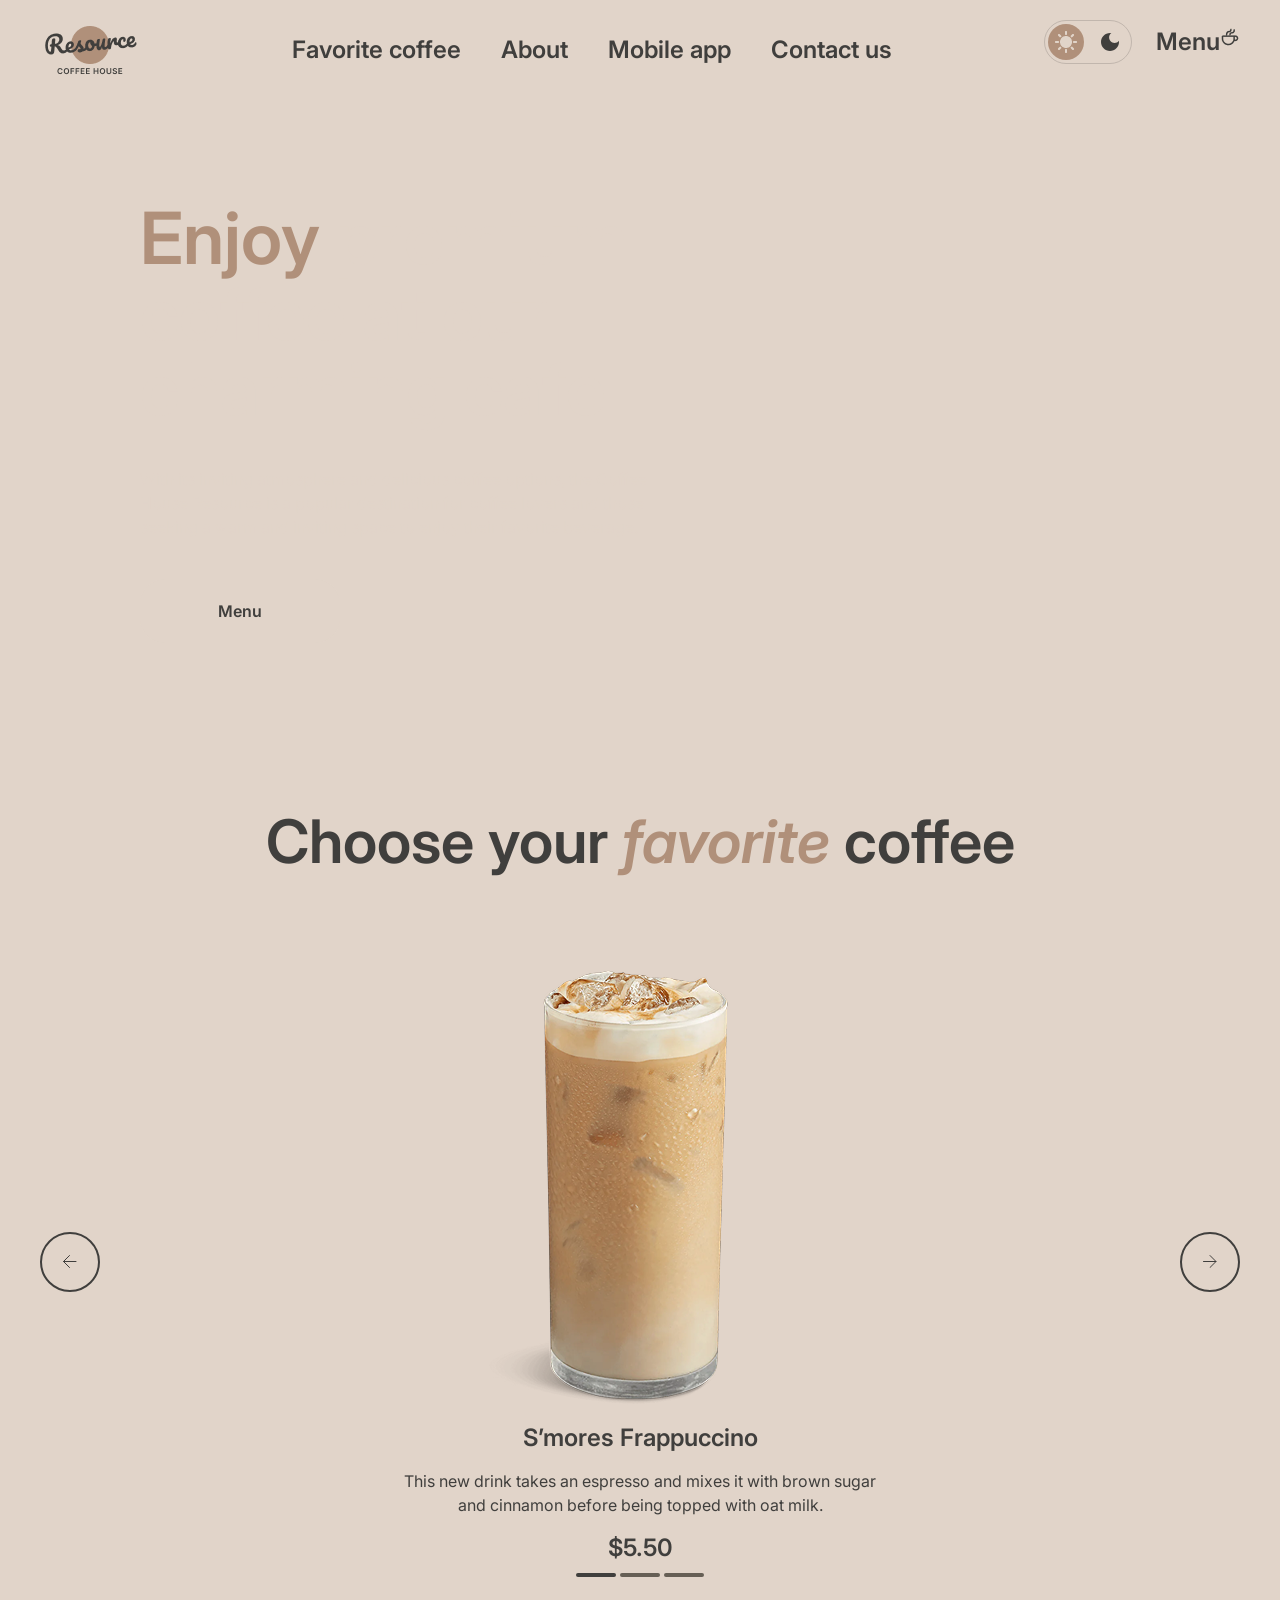
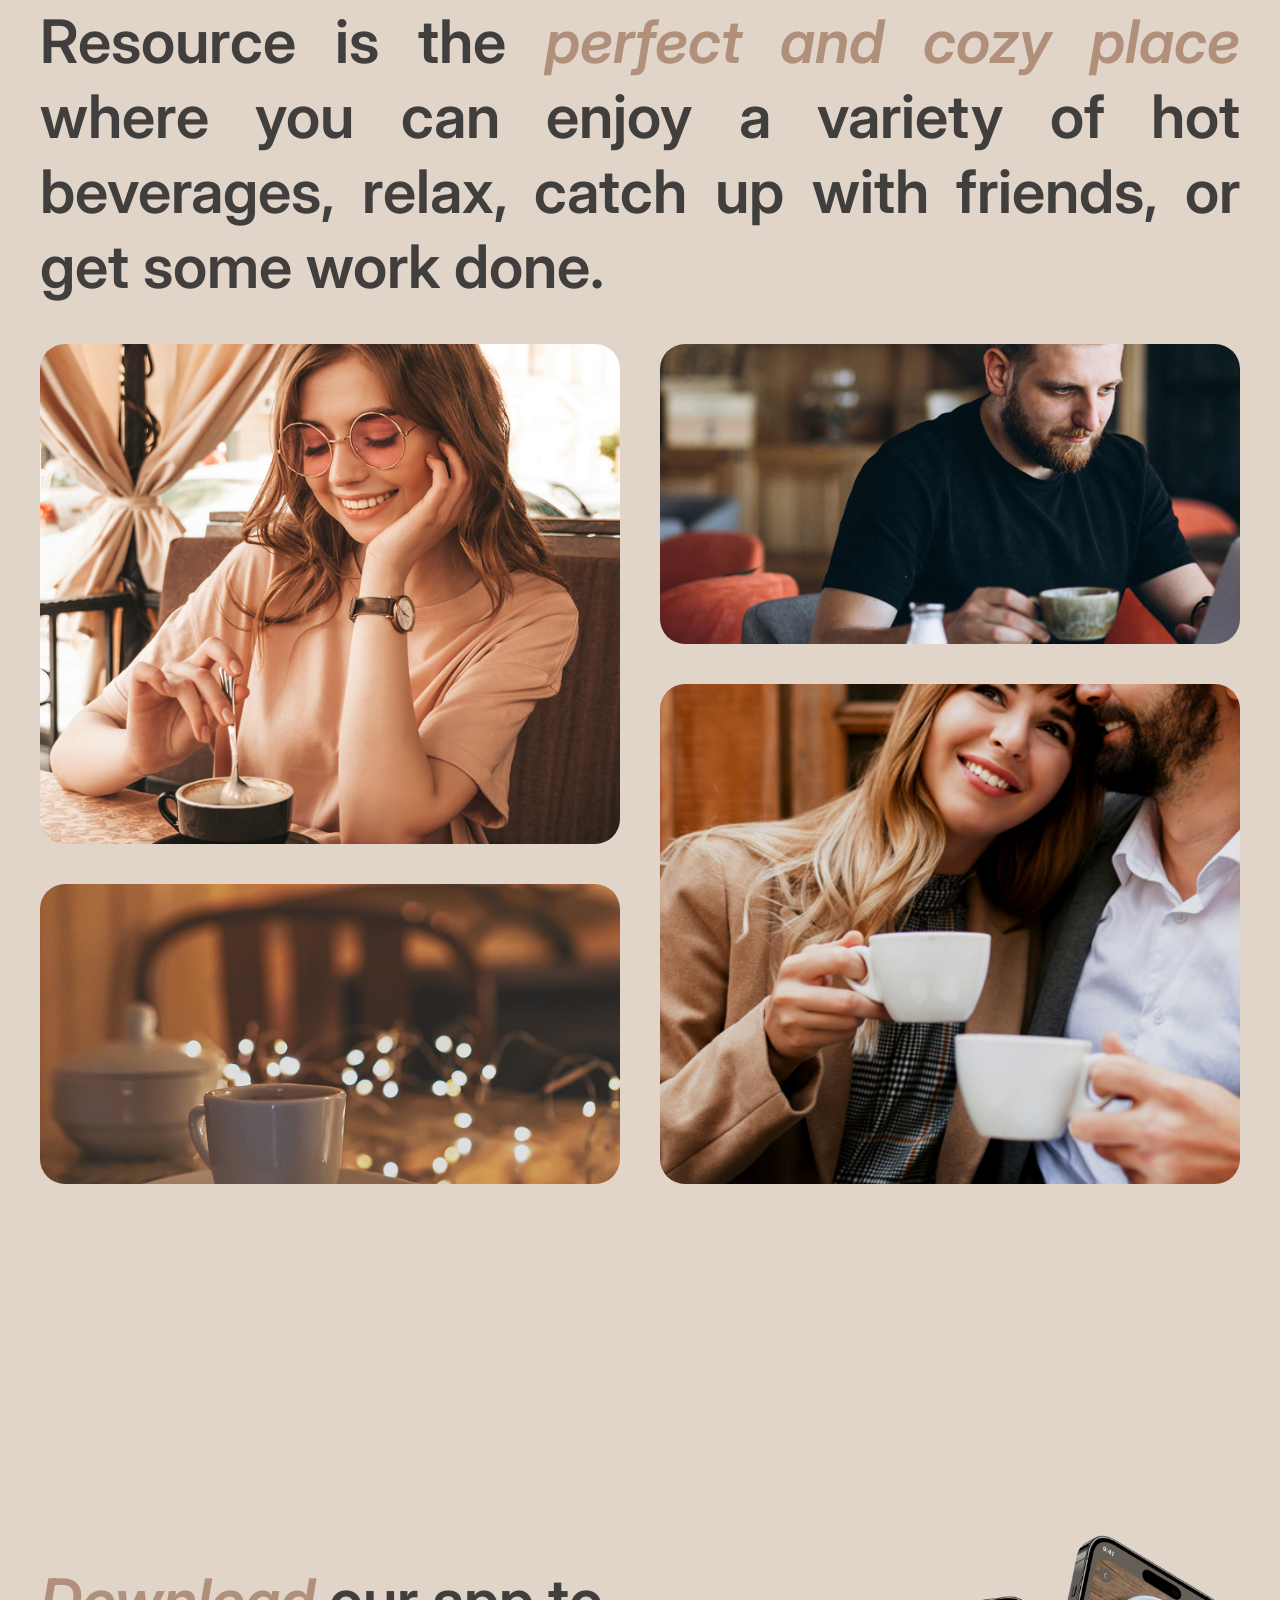
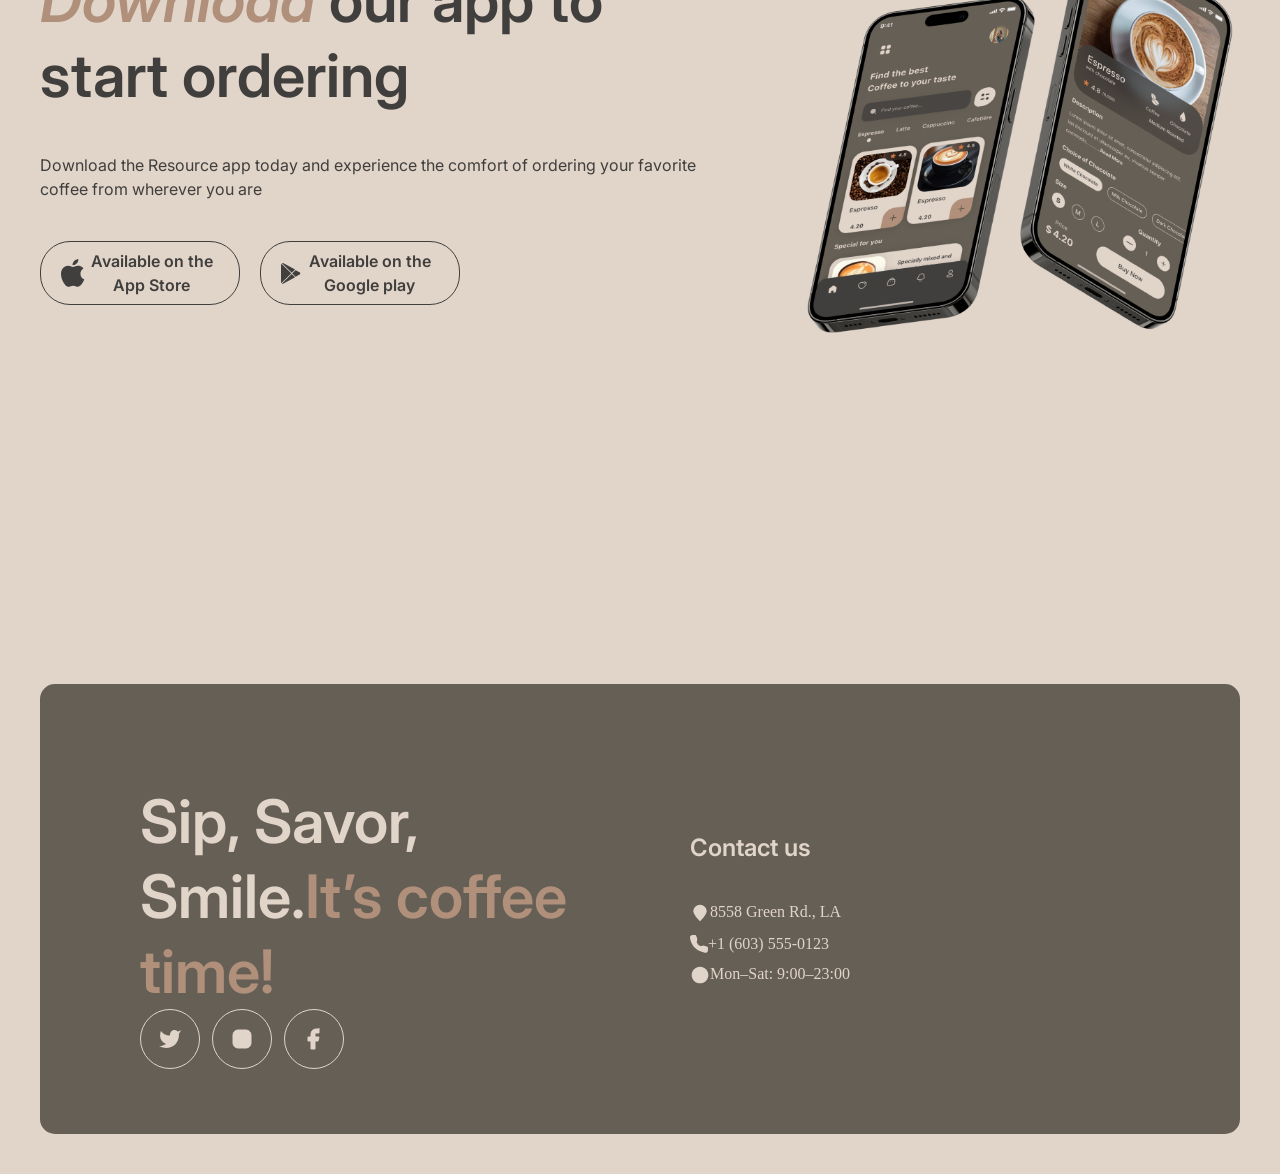
==== index.html @ 94bc1daa "feat: add anchor links" ====
<!DOCTYPE html>
<html lang="en">
<head>
    <meta charset="UTF-8">
    <meta name="viewport" content="width=device-width, initial-scale=1.0">
    <title>Coffe shop</title>
    <link rel="icon" href="assets/favicon.png">
    <link rel="stylesheet" href="style.css">
    <link rel="preconnect" href="https://fonts.googleapis.com">
    <link rel="preconnect" href="https://fonts.gstatic.com" crossorigin>
    <link href="https://fonts.googleapis.com/css2?family=Inter:ital,opsz,wght@0,14..32,100..900;1,14..32,100..900&display=swap" rel="stylesheet">
</head>
<body>
    <header>
        <div class="header__container">
            <div class="header__logo-container">
                <a href="index.html">
                    <img src="assets/logo.png" alt="coffe shop logo">
                </a>
            </div>
            <nav>
                <ul>
                    <li><a href="#favorite">Favorite coffee</a></li>
                    <li><a href="#about">About</a></li>
                    <li><a href="#mobile__app">Mobile app</a></li>
                    <li><a href="#contacts">Contact us</a></li>
                </ul>
            </nav>
            <div class="header__actions-container">
                <div class="actions__theme-container">
                    <div class="theme-light">
                        <img src="assets/Sun.png" alt="sun">
                    </div>
                     <div class="theme-dark">
                        <svg
            class="theme-icon"
            width="18"
            height="18"
            viewBox="0 0 18 18"
            fill="none"
            xmlns="http://www.w3.org/2000/svg"
            >
            <path
                d="M9 0C4.03 0 0 4.03 0 9C0 13.97 4.03 18 9 18C13.97 18 18 13.97 18 9C18 8.54 17.96 8.08 17.9 7.64C16.92 9.01 15.32 9.9 13.5 9.9C10.52 9.9 8.1 7.48 8.1 4.5C8.1 2.69 8.99 1.08 10.36 0.1C9.92 0.04 9.46 0 9 0Z"
                fill="currentColor"
            />
                        </svg>
                    </div>
                </div>
                <div class="actions__menu-container">
                    <a href="page.html">
                        <span>Menu</span>
                        <img src="/assets/coffee-cup.png" alt="coffee">
                    </a>
                </div>
                <div class="header__burger-button">
                    <div class="burger__line"></div>
                    <div class="burger__line"></div>
                </div>
            </div>
        </div>
    </header>
    <main>
        <section class="main__video-container">
                <video class="hero__video" autoplay muted loop playsinline>
                    <source src="assets/coffee-video.mp4" type="video/mp4">
                </video>
            <div class="video__text-container">
                <h1>
                    <span>Enjoy</span> premium coffee at our charming cafe
                </h1>
                <p>
                    With its inviting atmosphere and delicious coffee options, the Coffee House Resource is a popular destination for coffee lovers and those seeking a warm and inviting space to enjoy their favorite beverage.
                </p>
                <a href="page.html">
                    Menu
                    <img src="assets/coffee-cup.png" alt="coffee cup">
                </a>
            </div>
        </section>
        <section class="main__coffe-container" id="favorite">
            <h2>Choose your <span>favorite</span> coffee</h2>
            <div class="coffe__carousel-container">
                <button class="arrow">
                    <svg width="14" height="13" viewBox="0 0 14 13" fill="none" xmlns="http://www.w3.org/2000/svg">
                        <path d="M13 6.5H0.5M6.5 12.5L0.5 6.5L6.5 0.5" stroke="currentColor" stroke-linecap="round" stroke-linejoin="round"/>
                    </svg>
                </button>
                <div class="carousel">
                    <div class="coffe-container">
                        <img alt="coffe img" src="/assets/coffee-slider-1.png">
                        <div class="coffe__description">
                        <h3>
                            S’mores Frappuccino
                        </h3>
                        <p>
                            This new drink takes an espresso and mixes it with brown sugar and cinnamon before being topped with oat milk.
                        </p>
                        <span>
                            $5.50
                        </span>
                        </div>
                        <div class="carousel__slider-container">
                            <button class="slider-dot active"></button>
                            <button class="slider-dot"></button>
                            <button class="slider-dot"></button>
                        </div>
                    </div>
                </div>
                <button class="arrow">
                    <svg width="14" height="13" viewBox="0 0 14 13" fill="none" xmlns="http://www.w3.org/2000/svg">
                        <path d="M0.5 6.5H13M7 12.5L13 6.5L7 0.5" stroke="currentColor" stroke-linecap="round" stroke-linejoin="round"/>
                    </svg>
                </button>
            </div>
        </section>
        <section class="main__grid" id="about">
            <div class="grid-container">
                <h2>
                    Resource is the <span>perfect and cozy place</span> where you can enjoy a variety of hot beverages, relax, catch up with friends, or get some work done.
                </h2>
                <div class="grid">
                <div class="grid__column">
                    <img src="assets/about-1.png" alt="1" class="grid__image-1">
                    <img src="assets/about-2.png" alt="2" class="grid__image-2">
                </div>
                <div class="grid__column">
                    <img src="assets/about-3.png" alt="1" class="grid__image-3">
                    <img src="assets/about-4.png" alt="2" class="grid__image-2">
                </div>
                </div>
            </div>
        </section>
        <section class="main__app" id="mobile_app">
            <div class="app__container">
                <div class="app__about">
                    <h2><span>Download</span> our app to start ordering</h2>
                    <p> Download the Resource app today and experience the comfort of ordering your favorite coffee from wherever you are
                    </p>
                    <div class="app__button-container">
                        <button>
                            <svg width="36" height="36" viewBox="0 0 27 32" fill="currentColor" xmlns="http://www.w3.org/2000/svg">
                                <path d="M22.0578 16.8306C22.021 12.8323 25.4156 10.8871 25.5708 10.7966C23.6483 8.06361 20.6684 7.69021 19.6213 7.66043C17.1185 7.40364 14.6909 9.12057 13.4159 9.12057C12.1156 9.12057 10.1523 7.68524 8.03638 7.72742C5.31352 7.76836 2.76624 9.30541 1.36919 11.6922C-1.51399 16.5589 0.636305 23.7107 3.39861 27.6446C4.7804 29.5711 6.39503 31.7223 8.50843 31.6466C10.576 31.5635 11.3483 30.3614 13.8435 30.3614C16.3157 30.3614 17.0409 31.6466 19.1963 31.5982C21.4153 31.5635 22.8124 29.6629 24.1458 27.719C25.7426 25.5108 26.3839 23.3361 26.4093 23.2245C26.3572 23.2071 22.0998 21.6229 22.0578 16.8306Z" fill="#currentColor"/>
                                <path d="M17.9863 5.07263C19.0983 3.71671 19.8592 1.872 19.648 0C18.0384 0.0694711 16.0256 1.08549 14.8664 2.41164C13.8409 3.58025 12.9248 5.49566 13.1615 7.29695C14.9695 7.42845 16.8259 6.40747 17.9863 5.07263Z" fill="#currentColor"/>
                            </svg>
                            <span class="button_text-container">
                                <span>Available on the</span>
                                <span>App Store</span>
                            </span>
                        </button>
                        <button>
                            <svg width="31" height="33" viewBox="0 0 31 33" fill="currentColor" xmlns="http://www.w3.org/2000/svg">
                                <path d="M0.572202 1.40292C0.209755 1.77285 0 2.34879 0 3.09466V29.6994C0 30.4452 0.209755 31.0212 0.572202 31.3911L0.661658 31.4723L15.9523 16.5699V16.2181L0.661658 1.31571L0.572202 1.40292Z" fill="#currentColor"/>
                                <path d="M22.894 21.5399L17.8027 16.57V16.2181L22.9001 11.2481L23.0143 11.3128L29.0509 14.6617C30.7737 15.6121 30.7737 17.176 29.0509 18.1324L23.0143 21.4753L22.894 21.5399V21.5399Z" fill="#currentColor"/>
                                <path d="M22.0897 22.4007L16.8781 17.3195L1.49805 32.3166C2.07025 32.903 3.00336 32.9737 4.06448 32.3872L22.0897 22.4007" fill="#currentColor"/>
                                <path d="M22.0897 10.3875L4.06448 0.400992C3.00336 -0.179462 2.07025 -0.108787 1.49805 0.477683L16.8781 15.4688L22.0897 10.3875Z" fill="#currentColor"/>
                            </svg>
                            <span class="button_text-container">
                                <span>Available on the</span>
                                <span>Google play</span>
                            </span>
                        </button>
                    </div>
                </div>
                <div class="app__image-container">
                    <img src="assets/mobile-screens.png" alt="mobile-screens">
                </div>
            </div>
        </section>
    </main>
    <footer>
        <div class="footer__container" id="contacts">
            <div class="footer__social-container">
                <h2><span>Sip, Savor, Smile.</span>It’s coffee time!</h2>

                <div class="social">
                    <button>
                        <svg width="24" height="24" viewBox="0 0 24 24" fill="currentColor" xmlns="http://www.w3.org/2000/svg">
                        <path d="M23 3.01006C23 3.01006 20.9821 4.20217 19.86 4.54006C19.2577 3.84757 18.4573 3.35675 17.567 3.13398C16.6767 2.91122 15.7395 2.96725 14.8821 3.29451C14.0247 3.62177 13.2884 4.20446 12.773 4.96377C12.2575 5.72309 11.9877 6.62239 12 7.54006V8.54006C10.2426 8.58562 8.50127 8.19587 6.93101 7.4055C5.36074 6.61513 4.01032 5.44869 3 4.01006C3 4.01006 -1 13.0101 8 17.0101C5.94053 18.408 3.48716 19.109 1 19.0101C10 24.0101 21 19.0101 21 7.51006C20.9991 7.23151 20.9723 6.95365 20.92 6.68006C21.9406 5.67355 23 3.01006 23 3.01006Z" stroke="#currentColor" stroke-linecap="round" stroke-linejoin="round"/>
                        </svg>
                    </button>
                    <button>
                        <svg width="24" height="24" viewBox="0 0 24 24" fill="currentColor" xmlns="http://www.w3.org/2000/svg">
                            <path d="M12 16C14.2091 16 16 14.2091 16 12C16 9.79086 14.2091 8 12 8C9.79086 8 8 9.79086 8 12C8 14.2091 9.79086 16 12 16Z" stroke="#E1D4C9" stroke-linecap="round" stroke-linejoin="round"/>
                            <path d="M3 16V8C3 5.23858 5.23858 3 8 3H16C18.7614 3 21 5.23858 21 8V16C21 18.7614 18.7614 21 16 21H8C5.23858 21 3 18.7614 3 16Z" stroke="#E1D4C9"/>
                            <path d="M17.5 6.51L17.51 6.49889" stroke="#E1D4C9" stroke-linecap="round" stroke-linejoin="round"/>
                            </svg>
                    </button>
                    <button>
                        <svg width="24" height="24" viewBox="0 0 24 24" fill="currentColor" xmlns="http://www.w3.org/2000/svg">
                            <path d="M17 2H14C12.6739 2 11.4021 2.52678 10.4645 3.46447C9.52678 4.40215 9 5.67392 9 7V10H6V14H9V22H13V14H16L17 10H13V7C13 6.73478 13.1054 6.48043 13.2929 6.29289C13.4804 6.10536 13.7348 6 14 6H17V2Z" stroke="#E1D4C9" stroke-linecap="round" stroke-linejoin="round"/>
                        </svg>
                    </button>
                </div>
            </div>
            <div class="footer__contacts-container">
                <h3>Contact us</h3>

                <div class="contacts">
                    <div class="address">
                        <svg width="20" height="20" viewBox="0 0 20 20" fill="currentColor" xmlns="http://www.w3.org/2000/svg">
                                <path d="M16.6663 8.33329C16.6663 12.0152 9.99967 18.3333 9.99967 18.3333C9.99967 18.3333 3.33301 12.0152 3.33301 8.33329C3.33301 4.65139 6.31778 1.66663 9.99967 1.66663C13.6816 1.66663 16.6663 4.65139 16.6663 8.33329Z" stroke="#currentColor" stroke-width="1.5"/>
                                <path d="M10.0003 9.16667C10.4606 9.16667 10.8337 8.79357 10.8337 8.33333C10.8337 7.8731 10.4606 7.5 10.0003 7.5C9.54009 7.5 9.16699 7.8731 9.16699 8.33333C9.16699 8.79357 9.54009 9.16667 10.0003 9.16667Z" fill="#currentColor" stroke="#currentColor" stroke-width="1.5" stroke-linecap="round" stroke-linejoin="round"/>
                                </svg>
                        8558 Green Rd.,  LA</div>
                    <div class="telephone">
                        <svg width="18" height="18" viewBox="0 0 18 18" fill="currentColor" xmlns="http://www.w3.org/2000/svg">
                        <path d="M13.9734 11.335L10.5415 12C8.22345 10.8365 6.79154 9.5 5.95821 7.41667L6.59983 3.97491L5.38697 0.75L2.60446 0.75C1.47691 0.75 0.589659 1.68295 0.776079 2.79498C1.17388 5.16791 2.24731 9.12244 5.12487 12C8.14838 15.0235 12.4411 16.4151 15.0128 17.0121C16.174 17.2817 17.2082 16.3742 17.2082 15.1821L17.2082 12.5677L13.9734 11.335Z" stroke="#E1D4C9" stroke-width="1.5" stroke-linecap="round" stroke-linejoin="round"/>
                        </svg>
                        +1 (603) 555-0123</div>
                    <div class="hours">
                        <svg width="20" height="20" viewBox="0 0 20 20" fill="currentColor" xmlns="http://www.w3.org/2000/svg">
                            <g clip-path="url(#clip0_217_1736)">
                            <path d="M10 5L10 10L15 10" stroke="#currentColor" stroke-width="1.5" stroke-linecap="round" stroke-linejoin="round"/>
                            <path d="M10.0003 18.3333C14.6027 18.3333 18.3337 14.6023 18.3337 9.99996C18.3337 5.39759 14.6027 1.66663 10.0003 1.66663C5.39795 1.66663 1.66699 5.39759 1.66699 9.99996C1.66699 14.6023 5.39795 18.3333 10.0003 18.3333Z" stroke="#currentColor" stroke-width="1.5" stroke-linecap="round" stroke-linejoin="round"/>
                            </g>
                            <defs>
                            <clipPath id="clip0_217_1736">
                            <rect width="20" height="20" fill="currentColor"/>
                            </clipPath>
                            </defs>
                            </svg>
                        Mon–Sat: 9:00–23:00</div>
                </div>
            </div>
        </div>
    </footer>
</body>
</html>
---- style.css ----
.coffee-card__content h2, .coffee-card__price, nav, .actions__menu-container {
  color: #403F3D;
  font-family: "Inter", sans-serif;
  font-size: 24px;
  font-weight: 600;
  line-height: 125%;
}

.main__video-container h1 {
  color: #403F3D;
  font-family: "Inter", sans-serif;
  font-size: 72px;
  font-weight: 600;
  line-height: 105%;
}

.menu__container h1, .app__about h2, .grid-container h2, .main__coffe-container h2, .footer__social-container h2 {
  color: #403F3D;
  font-family: "Inter", sans-serif;
  font-size: 60px;
  font-weight: 600;
  line-height: 125%;
}

.coffe__carousel-container .coffe-container h3, .coffe__carousel-container .coffe-container span, .footer__contacts-container h3 {
  color: #403F3D;
  font-family: "Inter", sans-serif;
  font-size: 24px;
  font-weight: 600;
  line-height: 125%;
}

.coffee-card__content p, .app__about p, .coffe__carousel-container .coffe-container p, .main__video-container p {
  font-family: "Inter", sans-serif;
  font-size: 16px;
  font-weight: 400;
  line-height: 150%;
}

.menu__container .category, .app__button-container button span, .app__button-container button, .main__video-container a {
  font-family: "Inter", sans-serif;
  color: #403F3D;
  font-size: 16px;
  font-weight: 600;
  line-height: 150%;
}

.app__button-container button, .main__video-container a {
  display: flex;
  justify-content: center;
  align-items: center;
  background-color: #E1D4C9;
  height: 64px;
  width: 200px;
  border-radius: 25px;
  padding: 0 20px;
}

main {
  margin: 0 40px;
}

.main__video-container {
  position: relative;
  max-height: 644px;
}
.main__video-container video {
  position: relative;
  width: 100%;
  height: 100%;
  border-radius: 25px;
  z-index: 1;
  object-fit: cover;
  max-height: 644px;
}
.main__video-container .video__text-container {
  position: absolute;
  z-index: 2;
  left: 100px;
  top: 100px;
  width: 530px;
  height: 444px;
  display: flex;
  gap: 40px;
  flex-direction: column;
}
.main__video-container h1 {
  color: #E1D4C9;
}
.main__video-container h1 span {
  color: #B0907A;
}
.main__video-container p {
  color: #E1D4C9;
}
.main__video-container a {
  display: flex;
  gap: 8px;
  align-items: center;
  position: relative;
}
.main__video-container a img {
  position: absolute;
  right: 55px;
  opacity: 0;
  transform: scaleX(0);
  transform-origin: left;
  transition: transform 0.3s ease, opacity 0.3s ease;
}
.main__video-container a:hover img {
  opacity: 1;
  transform: scaleX(1);
}

@media (max-width: 768px) {
  main {
    margin: 0 15px;
  }
  .main__video-container {
    max-height: none;
  }
  .main__video-container video {
    height: 600px;
    max-height: 600px;
    object-fit: cover;
    border-radius: 15px;
  }
  .main__video-container .video__text-container {
    left: 60px;
    top: 60px;
    width: calc(100% - 120px);
    height: auto;
    gap: 30px;
  }
  .main__video-container h1 {
    font-size: 42px;
    line-height: 110%;
  }
  .main__video-container p {
    font-size: 14px;
    line-height: 150%;
  }
  .main__video-container a {
    width: 200px;
  }
}
@media (max-width: 380px) {
  main {
    margin: 0 8px;
  }
  .main__video-container video {
    height: 240px;
    max-height: 240px;
    border-radius: 15px;
  }
  .main__video-container .video__text-container {
    left: 20px;
    top: 20px;
    width: calc(100% - 40px);
    gap: 16px;
  }
  .main__video-container h1 {
    font-size: 24px;
    line-height: 125%;
  }
  .main__video-container p {
    font-size: 10px;
    line-height: 150%;
  }
  .main__video-container a {
    width: 140px;
    height: 44px;
    padding: 10px 16px;
  }
  .main__video-container a img {
    right: 35px;
    width: 16px;
    height: 16px;
  }
}
.footer__container {
  max-height: 450px;
  background-color: #665F55;
  margin: 0 40px;
  margin-bottom: 40px;
  border-radius: 15px;
  display: flex;
  justify-content: center;
  padding: 100px;
  gap: 100px;
}

.footer__social-container {
  width: 100%;
  max-width: 530px;
}
.footer__social-container h2 {
  color: #B0907A;
}
.footer__social-container h2 span {
  color: #E1D4C9;
}
.footer__social-container .social {
  display: flex;
  gap: 12px;
}
.footer__social-container button {
  width: 60px;
  height: 60px;
  border: 1px solid #E1D4C9;
  border-radius: 30px;
  color: #E1D4C9;
  display: flex;
  justify-content: center;
  align-items: center;
}
.footer__social-container button:hover {
  color: #403F3D;
  background-color: #E1D4C9;
}

.footer__contacts-container {
  width: 100%;
  display: flex;
  gap: 40px;
  flex-direction: column;
  justify-content: flex-start;
  color: #E1D4C9;
  justify-content: center;
}
.footer__contacts-container h3 {
  color: #E1D4C9;
}
.footer__contacts-container .contacts {
  display: flex;
  flex-direction: column;
  gap: 12px;
}
.footer__contacts-container .contacts div {
  display: flex;
}

@media (max-width: 768px) {
  .footer__container {
    margin: 0 15px 15px;
    padding: 40px 20px;
    max-height: none;
    flex-direction: column;
    gap: 50px;
    border-radius: 15px;
  }
  .footer__social-container {
    max-width: none;
  }
  .footer__social-container h2 {
    font-size: 32px;
    line-height: 125%;
  }
  .footer__social-container button {
    width: 40px;
    height: 40px;
  }
  .footer__contacts-container {
    gap: 20px;
  }
  .footer__contacts-container h3 {
    font-size: 16px;
  }
  .footer__contacts-container .contacts {
    gap: 10px;
  }
  .footer__contacts-container .contacts div {
    font-size: 12px;
  }
}
@media (max-width: 380px) {
  .footer__container {
    margin: 0 8px 20px;
    padding: 35px 30px;
    gap: 45px;
    border-radius: 15px;
  }
  .footer__social-container h2 {
    font-size: 24px;
    line-height: 125%;
  }
  .footer__social-container .social {
    gap: 8px;
    margin-top: 20px;
  }
  .footer__social-container button {
    width: 36px;
    height: 36px;
  }
  .footer__contacts-container {
    gap: 20px;
  }
  .footer__contacts-container h3 {
    font-size: 14px;
  }
  .footer__contacts-container .contacts {
    gap: 10px;
  }
  .footer__contacts-container .contacts div {
    font-size: 10px;
  }
}
body {
  background-color: #E1D4C9;
  width: 100%;
}

.main__coffe-container {
  width: 100%;
  min-height: 800px;
  margin-top: 100px;
  display: flex;
  flex-direction: column;
}
.main__coffe-container h2 {
  text-align: center;
  margin-bottom: 40px;
}
.main__coffe-container h2 span {
  color: #B0907A;
  font-style: italic;
}

.coffe__carousel-container {
  display: flex;
  justify-content: center;
  align-items: center;
  flex-grow: 1;
}
.coffe__carousel-container .arrow {
  display: flex;
  flex-grow: 0;
  align-items: center;
  justify-content: center;
  border: 2px solid;
  border-radius: 35px;
  border-color: #403F3D;
  color: #403F3D;
  height: 60px;
  width: 60px;
}
.coffe__carousel-container .arrow:hover {
  background-color: #665F55;
  color: #E1D4C9;
  border-color: #E1D4C9;
}
.coffe__carousel-container .carousel {
  flex-grow: 1;
  display: flex;
  justify-content: center;
  align-items: center;
  gap: 20px;
}
.coffe__carousel-container .coffe-container {
  display: flex;
  justify-content: center;
  align-items: center;
  flex-direction: column;
  max-width: 480px;
}
.coffe__carousel-container .coffe-container .coffe__description {
  display: flex;
  flex-direction: column;
  align-items: center;
  justify-content: center;
  text-align: center;
  gap: 16px;
}
.coffe__carousel-container .coffe-container p {
  color: #403F3D;
}
.coffe__carousel-container .coffe-container .slider-dot {
  width: 40px;
  height: 4px;
  padding: 0;
  border: none;
  border-radius: 10px;
  background-color: #665F55;
}
.coffe__carousel-container .coffe-container .slider-dot.active {
  background-color: #403F3D;
}

@media (max-width: 768px) {
  .main__coffe-container {
    min-height: auto;
    margin-top: 60px;
  }
  .main__coffe-container h2 {
    font-size: 32px;
    line-height: 125%;
    margin-bottom: 30px;
  }
  .coffe__carousel-container {
    width: 100%;
    gap: 15px;
  }
  .coffe__carousel-container .arrow {
    flex-shrink: 0;
    width: 40px;
    height: 40px;
  }
  .coffe__carousel-container .carousel {
    flex: 1;
    min-width: 0;
  }
  .coffe__carousel-container .coffe-container {
    width: 100%;
    max-width: 300px;
  }
  .coffe__carousel-container .coffe-container img {
    width: 100%;
    max-width: 250px;
    height: auto;
  }
  .coffe__carousel-container .coffe-container .coffe__description {
    gap: 10px;
  }
  .coffe__carousel-container .coffe-container h3 {
    font-size: 16px;
    line-height: 125%;
  }
  .coffe__carousel-container .coffe-container p {
    font-size: 12px;
    line-height: 150%;
  }
  .coffe__carousel-container .coffe-container span {
    font-size: 16px;
  }
  .coffe__carousel-container .coffe-container .slider-dot {
    width: 40px;
    height: 4px;
  }
}
@media (max-width: 380px) {
  .main__coffe-container {
    margin-top: 40px;
  }
  .main__coffe-container h2 {
    font-size: 24px;
    line-height: 125%;
    margin-bottom: 20px;
  }
  .coffe__carousel-container {
    gap: 8px;
  }
  .coffe__carousel-container .arrow {
    width: 32px;
    height: 32px;
    border-width: 1px;
  }
  .coffe__carousel-container .arrow svg {
    width: 10px;
    height: 10px;
  }
  .coffe__carousel-container .carousel {
    min-width: 0;
  }
  .coffe__carousel-container .coffe-container {
    max-width: 220px;
  }
  .coffe__carousel-container .coffe-container img {
    width: 180px;
    height: auto;
  }
  .coffe__carousel-container .coffe-container .coffe__description {
    gap: 8px;
  }
  .coffe__carousel-container .coffe-container h3 {
    font-size: 12px;
    line-height: 125%;
  }
  .coffe__carousel-container .coffe-container p {
    font-size: 8px;
    line-height: 140%;
  }
  .coffe__carousel-container .coffe-container span {
    font-size: 14px;
  }
  .coffe__carousel-container .coffe-container .slider-dot {
    width: 20px;
    height: 2px;
  }
}
.main__grid {
  width: 100%;
  margin-bottom: 100px;
}

.grid-container {
  display: flex;
  flex-direction: column;
  gap: 40px;
  text-align: justify;
}
.grid-container h2 span {
  font-style: italic;
  color: #B0907A;
}

.grid {
  display: grid;
  grid-template-columns: 1fr 1fr;
  gap: 40px;
}
.grid__column {
  display: flex;
  flex-direction: column;
  gap: 40px;
}
.grid img {
  width: 100%;
  height: 100%;
  object-fit: cover;
  border-radius: 25px;
}
.grid__column:first-child img:first-child, .grid__column:last-child img:last-child {
  height: 500px;
}
.grid__column:first-child img:last-child, .grid__column:last-child img:first-child {
  height: 300px;
}

@media (max-width: 768px) {
  .main__grid {
    margin-bottom: 60px;
  }
  .grid-container {
    gap: 30px;
  }
  .grid-container h2 {
    font-size: 32px;
    line-height: 125%;
  }
  .grid {
    grid-template-columns: 1fr;
    gap: 15px;
  }
  .grid__column {
    display: contents;
  }
  .grid img {
    width: 100%;
    height: auto;
    border-radius: 15px;
  }
  .grid__column:first-child img:last-child, .grid__column:last-child img:first-child {
    display: none;
  }
  .grid__column:first-child img:first-child, .grid__column:last-child img:last-child {
    display: block;
    height: auto;
    aspect-ratio: 1/1;
    object-fit: cover;
  }
}
@media (max-width: 380px) {
  .main__grid {
    margin-bottom: 60px;
  }
  .grid-container {
    gap: 20px;
    text-align: left;
  }
  .grid-container h2 {
    font-size: 24px;
    line-height: 125%;
  }
  .grid {
    gap: 15px;
  }
  .grid img {
    border-radius: 12px;
  }
  .grid__column:first-child img:first-child, .grid__column:last-child img:last-child {
    height: auto;
    aspect-ratio: 1/1;
  }
}
.main__app {
  width: 100%;
  height: 100vh;
  margin-bottom: 100px;
}

.app__container {
  height: 100%;
  width: 100%;
  display: flex;
  gap: 100px;
  justify-content: center;
  align-items: center;
}

.app__image-container {
  display: flex;
  justify-content: center;
  align-items: center;
}

.app__about {
  height: 100%;
  display: flex;
  gap: 40px;
  flex-direction: column;
  justify-content: center;
}
.app__about h2 span {
  font-style: italic;
  color: #B0907A;
}
.app__about p {
  color: #403F3D;
}

.app__button-container {
  display: flex;
  gap: 20px;
}
.app__button-container button {
  border: 1px solid;
  border-radius: 30px;
  border-color: #403F3D;
}
.app__button-container button:hover {
  background-color: #403F3D;
  color: #E1D4C9;
}
.app__button-container button:hover span {
  color: #E1D4C9;
}
.app__button-container button:hover svg {
  color: #E1D4C9;
}

@media (max-width: 768px) {
  .main__app {
    height: auto;
    margin-bottom: 60px;
  }
  .app__container {
    height: auto;
    flex-direction: column;
    gap: 40px;
  }
  .app__about {
    width: 100%;
    height: auto;
    gap: 20px;
  }
  .app__about h2 {
    font-size: 32px;
    line-height: 125%;
  }
  .app__about p {
    font-size: 12px;
    line-height: 150%;
  }
  .app__button-container {
    gap: 10px;
  }
  .app__button-container button {
    width: auto;
    height: 50px;
    padding: 8px 16px;
  }
  .app__image-container {
    width: 100%;
  }
  .app__image-container img {
    width: 100%;
    max-width: 400px;
    height: auto;
  }
}
@media (max-width: 380px) {
  .main__app {
    margin-bottom: 50px;
  }
  .app__container {
    gap: 30px;
  }
  .app__about {
    gap: 16px;
  }
  .app__about h2 {
    font-size: 24px;
    line-height: 125%;
  }
  .app__about p {
    font-size: 10px;
    line-height: 150%;
  }
  .app__button-container {
    flex-wrap: wrap;
    gap: 8px;
  }
  .app__button-container button {
    height: 44px;
    padding: 6px 12px;
    border-radius: 22px;
  }
  .app__button-container button svg {
    width: 24px;
    height: 24px;
  }
  .app__button-container button span {
    font-size: 8px;
  }
  .app__image-container img {
    width: 80%;
    max-width: 280px;
  }
}
header {
  width: 100%;
  max-height: 60px;
  margin: 20px 0;
}

.header__container {
  display: flex;
  width: 100%;
  justify-content: space-between;
  padding: 0 40px;
  max-height: 60px;
}

.header__logo-container {
  display: flex;
  align-items: center;
}
.header__logo-container img {
  width: 100px;
  height: 60px;
}

nav {
  display: flex;
  align-items: center;
}
nav ul {
  display: flex;
  width: 100%;
  justify-content: space-between;
  align-items: center;
  gap: 40px;
}
nav ul a {
  position: relative;
  text-decoration: none;
}
nav ul a::after {
  content: "";
  position: absolute;
  left: 0;
  bottom: -4px;
  width: 100%;
  height: 2px;
  background-color: currentColor;
  transform: scaleX(0);
  transform-origin: left;
  transition: transform 0.3s ease;
}
nav ul a:hover::after {
  transform: scaleX(1);
}

.header__burger-button {
  display: none;
}

.header__actions-container {
  display: flex;
  height: 44px;
  gap: 24px;
}
.header__actions-container .actions__theme-container {
  display: flex;
  align-items: center;
  border: 1px solid;
  border-color: #C1B6AD;
  border-radius: 25px;
  gap: 8px;
  padding: 3px;
}
.header__actions-container .actions__theme-container div {
  display: flex;
  align-items: center;
  justify-content: center;
  border-radius: 25px;
  width: 36px;
  height: 36px;
}
.header__actions-container .actions__theme-container .theme-light {
  background-color: #B0907A;
}
.header__actions-container .actions__theme-container .theme-dark {
  color: #403F3D;
}
.header__actions-container a {
  display: flex;
}

.actions__menu-container {
  display: flex;
  align-items: center;
  justify-content: center;
  gap: 8px;
}
.actions__menu-container img {
  width: 20px;
  height: 20px;
}

@media (max-width: 768px) {
  header {
    margin: 16px 0;
  }
  .header__container {
    padding: 0 15px;
  }
  nav {
    display: none;
  }
  .header__logo-container img {
    width: 100px;
    height: 60px;
  }
  .header__actions-container {
    gap: 15px;
  }
  .actions__menu-container {
    display: none;
  }
  .header__burger-button {
    display: block;
    position: relative;
    border: 1px solid #665F55;
    width: 44px;
    height: 44px;
    border-radius: 30px;
  }
  .header__burger-button .burger__line:nth-child(1) {
    position: absolute;
    width: 30px;
    height: 2px;
    left: 7px;
    top: 16px;
    background-color: #665F55;
  }
  .header__burger-button .burger__line:nth-child(2) {
    position: absolute;
    width: 30px;
    height: 2px;
    left: 7px;
    top: 24px;
    background-color: #665F55;
  }
  .header__burger-button:hover {
    background-color: #C1B6AD;
    cursor: pointer;
  }
}
@media (max-width: 380px) {
  header {
    margin: 10px 0;
    max-height: 50px;
  }
  .header__container {
    padding: 0 8px;
    max-height: 50px;
  }
  .header__logo-container img {
    width: 70px;
    height: auto;
  }
  .header__actions-container {
    height: 40px;
    gap: 8px;
  }
  .header__actions-container .actions__theme-container {
    height: 40px;
    padding: 2px;
    gap: 4px;
  }
  .header__actions-container .actions__theme-container div {
    width: 32px;
    height: 32px;
  }
  .actions__menu-container {
    width: 40px;
    height: 40px;
  }
  .actions__menu-container img {
    width: 18px;
    height: 18px;
  }
}
*,
*::before,
*::after {
  box-sizing: border-box;
}

html {
  scroll-behavior: smooth;
}

body {
  margin: 0;
  min-width: 320px;
}

h1,
h2,
h3,
h4,
h5,
h6,
p {
  margin: 0;
}

ul,
ol {
  margin: 0;
  padding: 0;
  list-style: none;
}

a {
  color: inherit;
  text-decoration: none;
}

button,
input,
textarea,
select {
  font: inherit;
}

button {
  padding: 0;
  border: 0;
  background: none;
  cursor: pointer;
}

img,
svg {
  display: block;
  max-width: 100%;
}

img {
  height: auto;
}

textarea {
  resize: vertical;
}

table {
  border-collapse: collapse;
  border-spacing: 0;
}

.menu__container {
  display: flex;
  justify-content: center;
  align-items: center;
  gap: 40px;
  flex-direction: column;
}
.menu__container h1 {
  text-align: center;
  max-width: 800px;
}
.menu__container h1 span {
  color: #B0907A;
  font-style: italic;
}
.menu__container .menu__categories {
  display: flex;
  gap: 16px;
}
.menu__container .category {
  display: flex;
  gap: 8px;
  align-items: center;
  justify-content: center;
  padding: 8px;
  border: 1px solid;
  border-color: #665F55;
  border-radius: 25px;
}
.menu__container .category .category__icon {
  border: 1px solid;
  border-color: #665F55;
  background-color: #665F55;
  border-radius: 25px;
  padding: 5px;
}
.menu__container .category--active {
  border-color: #665F55;
  background-color: #665F55;
}
.menu__container .category:hover {
  border-color: #665F55;
  background-color: #665F55;
}

@media (max-width: 768px) {
  .menu__container {
    gap: 32px;
  }
  .menu__container h1 {
    max-width: 600px;
    font-size: 48px;
    line-height: 1.3;
  }
  .menu__container .menu__categories {
    gap: 12px;
  }
}
@media (max-width: 380px) {
  .menu__container {
    gap: 24px;
  }
  .menu__container h1 {
    max-width: 320px;
    font-size: 24px;
    line-height: 1.25;
  }
  .menu__container .menu__categories {
    gap: 8px;
  }
  .menu__container .category {
    gap: 6px;
    padding: 6px 8px;
    font-size: 12px;
  }
  .menu__container .category .category__icon {
    padding: 4px;
  }
}
.coffee-grid {
  display: grid;
  grid-template-columns: repeat(4, 1fr);
  gap: 30px;
  margin-top: 40px;
  width: 100%;
  margin-bottom: 40px;
}

.coffee-card {
  overflow: hidden;
  border: 1px solid #665F55;
  border-radius: 40px;
  color: #403F3D;
}
.coffee-card__image {
  width: 100%;
  height: 300px;
  overflow: hidden;
}
.coffee-card__image img {
  display: block;
  width: 100%;
  height: 100%;
  object-fit: cover;
}
.coffee-card__content {
  display: flex;
  flex-direction: column;
  min-height: 200px;
  padding: 20px 20px 20px;
}
.coffee-card__content h2 {
  margin-bottom: 10px;
}
.coffee-card__content p {
  margin-bottom: auto;
}
.coffee-card__price {
  display: block;
  margin-top: 20px;
}

@media (max-width: 768px) {
  .coffee-grid {
    grid-template-columns: repeat(2, 1fr);
    gap: 30px;
    margin-top: 32px;
  }
  .coffee-card__image {
    height: 250px;
  }
  .coffee-card__content {
    min-height: 190px;
    padding: 20px;
  }
}
@media (max-width: 380px) {
  .coffee-grid {
    grid-template-columns: 1fr;
    gap: 24px;
    margin-top: 24px;
    margin-bottom: 40px;
  }
  .coffee-card {
    border-radius: 25px;
  }
  .coffee-card__image {
    height: 194px;
  }
  .coffee-card__content {
    min-height: 120px;
    padding: 14px 12px 12px;
  }
  .coffee-card__content h2 {
    margin-bottom: 8px;
  }
  .coffee-card__content p {
    margin-bottom: auto;
  }
  .coffee-card__price {
    margin-top: 12px;
  }
}

/*# sourceMappingURL=style.css.map */
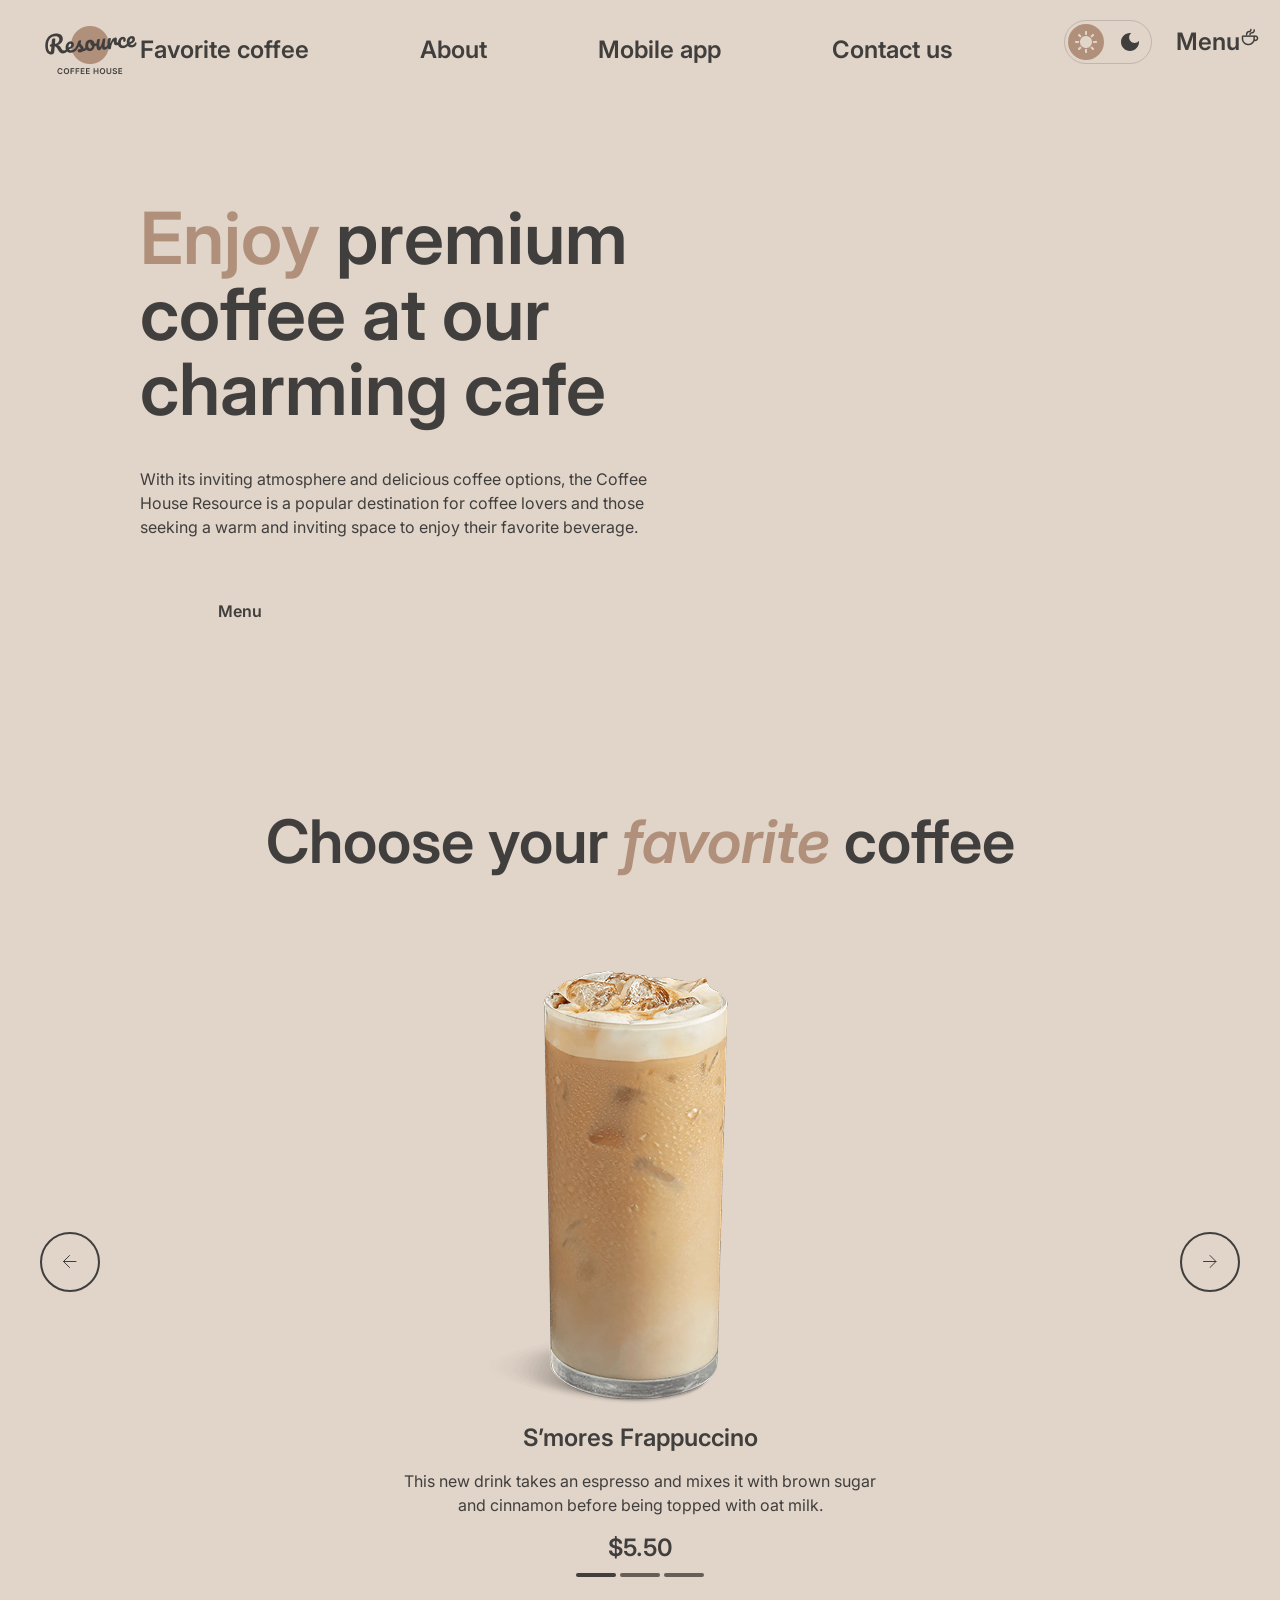
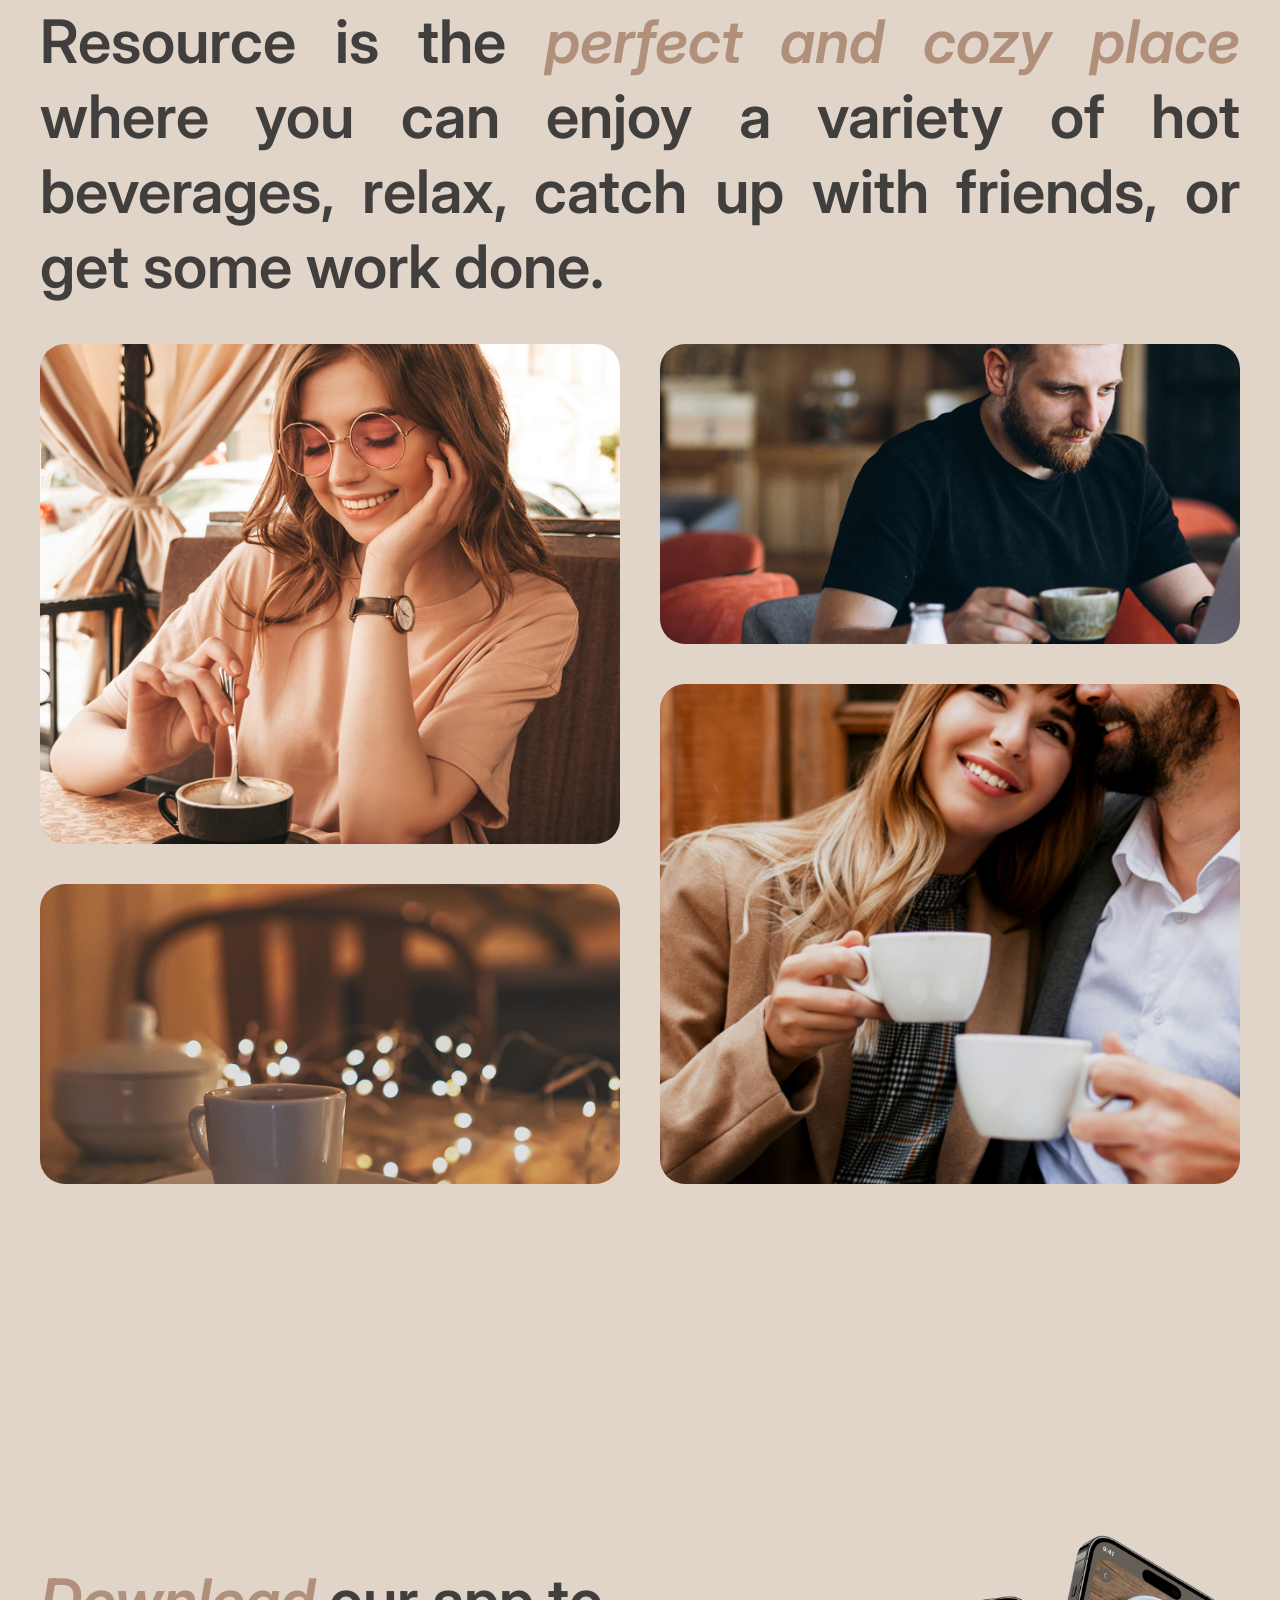
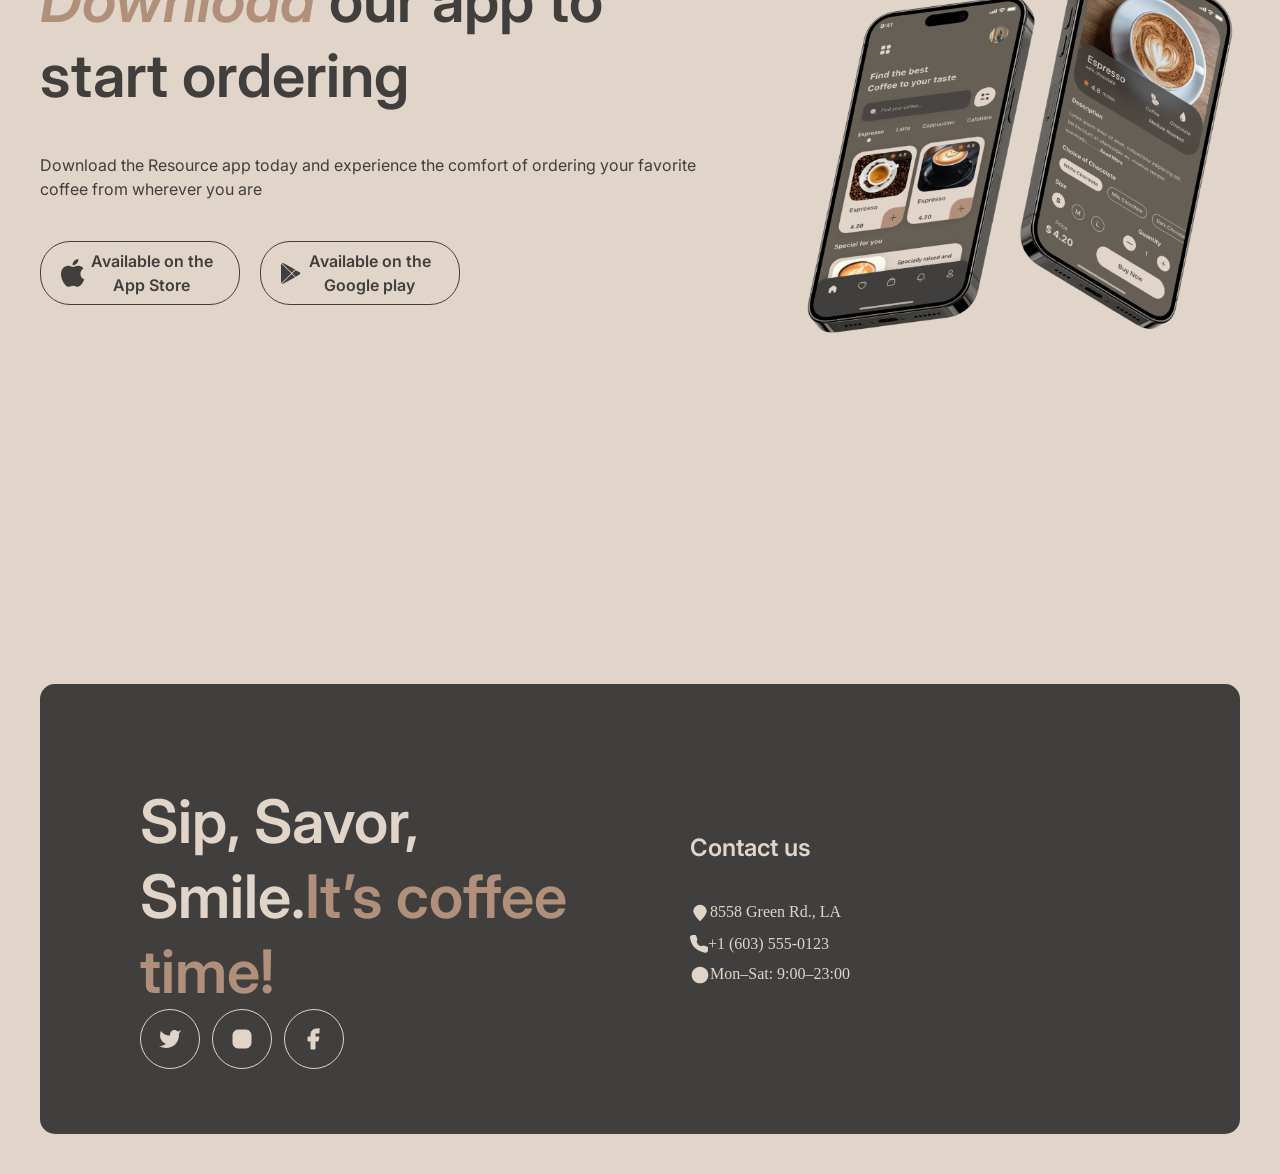
==== commit d91ca783: "feat: first implement of burget menu" ====
--- a/index.html
+++ b/index.html
@@ -24,6 +24,12 @@
                     <li><a href="#about">About</a></li>
                     <li><a href="#mobile__app">Mobile app</a></li>
                     <li><a href="#contacts">Contact us</a></li>
+                    <li>                    
+                        <a href="page.html" class="burger__menu-button">
+                        <span>Menu</span>
+                        <img src="/assets/coffee-cup.png" alt="coffee">
+                        </a>
+                    </li>
                 </ul>
             </nav>
             <div class="header__actions-container">
@@ -225,5 +231,7 @@
             </div>
         </div>
     </footer>
+    <script src="js/script.js"></script>
+    <script src="js/burger.js"></script>
 </body>
 </html>
--- a/style.css
+++ b/style.css
@@ -1,5 +1,5 @@
 .coffee-card__content h2, .coffee-card__price, nav, .actions__menu-container {
-  color: #403F3D;
+  color: var(--text-primary);
   font-family: "Inter", sans-serif;
   font-size: 24px;
   font-weight: 600;
@@ -7,7 +7,7 @@
 }
 
 .main__video-container h1 {
-  color: #403F3D;
+  color: var(--text-primary);
   font-family: "Inter", sans-serif;
   font-size: 72px;
   font-weight: 600;
@@ -15,7 +15,7 @@
 }
 
 .menu__container h1, .app__about h2, .grid-container h2, .main__coffe-container h2, .footer__social-container h2 {
-  color: #403F3D;
+  color: var(--text-primary);
   font-family: "Inter", sans-serif;
   font-size: 60px;
   font-weight: 600;
@@ -23,7 +23,7 @@
 }
 
 .coffe__carousel-container .coffe-container h3, .coffe__carousel-container .coffe-container span, .footer__contacts-container h3 {
-  color: #403F3D;
+  color: var(--text-primary);
   font-family: "Inter", sans-serif;
   font-size: 24px;
   font-weight: 600;
@@ -39,17 +39,44 @@
 
 .menu__container .category, .app__button-container button span, .app__button-container button, .main__video-container a {
   font-family: "Inter", sans-serif;
-  color: #403F3D;
+  color: var(--text-primary);
   font-size: 16px;
   font-weight: 600;
   line-height: 150%;
 }
 
+:root {
+  --background-page: #E1D4C9;
+  --background-container: #665F55;
+  --inverse: #E1D4C9;
+  --accent: #B0907A;
+  --border-accent: #C1B6AD;
+  --border-primary: #665F55;
+  --text-primary: #403F3D;
+  --dark-background-page: #292826;
+  --dark-background-container: #403F3D;
+  --dark-inverse: #E1D4C9;
+  --dark-accent: #B0907A;
+  --dark-border-accent: #665F55;
+  --dark-border-primary: #C1B6AD;
+  --dark-text-primary: #E1D4C9;
+}
+
+[data-theme=dark] {
+  --background-page: var(--dark-background-page);
+  --background-container: var(--dark-background-container);
+  --inverse: var(--inverse);
+  --accent: var(--dark-accent);
+  --border-accent: var(--dark-border-accent);
+  --border-primary: var(--dark-border-primary);
+  --text-primary: var(--dark-text-primary);
+}
+
 .app__button-container button, .main__video-container a {
   display: flex;
   justify-content: center;
   align-items: center;
-  background-color: #E1D4C9;
+  background-color: var(--background-page);
   height: 64px;
   width: 200px;
   border-radius: 25px;
@@ -85,13 +112,13 @@
   flex-direction: column;
 }
 .main__video-container h1 {
-  color: #E1D4C9;
+  color: var(--text-primary);
 }
 .main__video-container h1 span {
-  color: #B0907A;
+  color: var(--accent);
 }
 .main__video-container p {
-  color: #E1D4C9;
+  color: var(--text-primary);
 }
 .main__video-container a {
   display: flex;
@@ -180,7 +207,7 @@
 }
 .footer__container {
   max-height: 450px;
-  background-color: #665F55;
+  background-color: var(--dark-background-container);
   margin: 0 40px;
   margin-bottom: 40px;
   border-radius: 15px;
@@ -195,10 +222,10 @@
   max-width: 530px;
 }
 .footer__social-container h2 {
-  color: #B0907A;
+  color: var(--accent);
 }
 .footer__social-container h2 span {
-  color: #E1D4C9;
+  color: var(--inverse);
 }
 .footer__social-container .social {
   display: flex;
@@ -207,16 +234,16 @@
 .footer__social-container button {
   width: 60px;
   height: 60px;
-  border: 1px solid #E1D4C9;
+  border: 1px solid var(--inverse);
   border-radius: 30px;
-  color: #E1D4C9;
+  color: var(--inverse);
   display: flex;
   justify-content: center;
   align-items: center;
 }
 .footer__social-container button:hover {
-  color: #403F3D;
-  background-color: #E1D4C9;
+  color: var(--text-primary);
+  background-color: var(--background-page);
 }
 
 .footer__contacts-container {
@@ -225,11 +252,11 @@
   gap: 40px;
   flex-direction: column;
   justify-content: flex-start;
-  color: #E1D4C9;
+  color: var(--inverse);
   justify-content: center;
 }
 .footer__contacts-container h3 {
-  color: #E1D4C9;
+  color: var(--inverse);
 }
 .footer__contacts-container .contacts {
   display: flex;
@@ -306,8 +333,11 @@
   }
 }
 body {
-  background-color: #E1D4C9;
-  width: 100%;
+  background-color: var(--background-page);
+}
+
+body.active {
+  overflow: hidden;
 }
 
 .main__coffe-container {
@@ -322,7 +352,7 @@
   margin-bottom: 40px;
 }
 .main__coffe-container h2 span {
-  color: #B0907A;
+  color: var(--accent);
   font-style: italic;
 }
 
@@ -339,15 +369,15 @@
   justify-content: center;
   border: 2px solid;
   border-radius: 35px;
-  border-color: #403F3D;
-  color: #403F3D;
+  border-color: var(--text-primary);
+  color: var(--text-primary);
   height: 60px;
   width: 60px;
 }
 .coffe__carousel-container .arrow:hover {
   background-color: #665F55;
-  color: #E1D4C9;
-  border-color: #E1D4C9;
+  color: var(--inverse);
+  border-color: var(--inverse);
 }
 .coffe__carousel-container .carousel {
   flex-grow: 1;
@@ -372,7 +402,7 @@
   gap: 16px;
 }
 .coffe__carousel-container .coffe-container p {
-  color: #403F3D;
+  color: var(--text-primary);
 }
 .coffe__carousel-container .coffe-container .slider-dot {
   width: 40px;
@@ -383,7 +413,7 @@
   background-color: #665F55;
 }
 .coffe__carousel-container .coffe-container .slider-dot.active {
-  background-color: #403F3D;
+  background-color: var(--text-primary);
 }
 
 @media (max-width: 768px) {
@@ -500,7 +530,7 @@
 }
 .grid-container h2 span {
   font-style: italic;
-  color: #B0907A;
+  color: var(--accent);
 }
 
 .grid {
@@ -518,6 +548,10 @@
   height: 100%;
   object-fit: cover;
   border-radius: 25px;
+  transition: transform 0.3s ease;
+}
+.grid img:hover {
+  transform: scale(0.9);
 }
 .grid__column:first-child img:first-child, .grid__column:last-child img:last-child {
   height: 500px;
@@ -612,10 +646,10 @@
 }
 .app__about h2 span {
   font-style: italic;
-  color: #B0907A;
+  color: var(--accent);
 }
 .app__about p {
-  color: #403F3D;
+  color: var(--text-primary);
 }
 
 .app__button-container {
@@ -625,17 +659,17 @@
 .app__button-container button {
   border: 1px solid;
   border-radius: 30px;
-  border-color: #403F3D;
+  border-color: var(--text-primary);
 }
 .app__button-container button:hover {
-  background-color: #403F3D;
-  color: #E1D4C9;
+  background-color: var(--text-primary);
+  color: var(--inverse);
 }
 .app__button-container button:hover span {
-  color: #E1D4C9;
+  color: var(--inverse);
 }
 .app__button-container button:hover svg {
-  color: #E1D4C9;
+  color: var(--inverse);
 }
 
 @media (max-width: 768px) {
@@ -734,22 +768,34 @@
 .header__logo-container {
   display: flex;
   align-items: center;
+  width: 100px;
+  min-width: 100px;
+  height: 60px;
+  flex-shrink: 0;
 }
 .header__logo-container img {
+  display: block;
   width: 100px;
+  min-width: 100px;
   height: 60px;
+  max-width: none;
+  object-fit: contain;
 }
 
 nav {
   display: flex;
   align-items: center;
+  width: 100%;
+  justify-content: space-between;
 }
 nav ul {
   display: flex;
   width: 100%;
   justify-content: space-between;
   align-items: center;
-  gap: 40px;
+}
+nav ul li {
+  text-align: center;
 }
 nav ul a {
   position: relative;
@@ -770,6 +816,9 @@
 nav ul a:hover::after {
   transform: scaleX(1);
 }
+nav .burger__menu-button {
+  display: none;
+}
 
 .header__burger-button {
   display: none;
@@ -798,10 +847,10 @@
   height: 36px;
 }
 .header__actions-container .actions__theme-container .theme-light {
-  background-color: #B0907A;
+  background-color: var(--accent);
 }
 .header__actions-container .actions__theme-container .theme-dark {
-  color: #403F3D;
+  color: var(--text-primary);
 }
 .header__actions-container a {
   display: flex;
@@ -819,14 +868,55 @@
 }
 
 @media (max-width: 768px) {
-  header {
-    margin: 16px 0;
-  }
   .header__container {
-    padding: 0 15px;
+    padding: 0px;
+  }
+  .header__container.active {
+    position: absolute;
+    left: 0;
+    top: 20px;
+    width: 100%;
+    min-height: 100vh;
+    z-index: 99;
+    background-color: var(--background-page);
+  }
+  .header__container.active nav {
+    display: flex;
+    opacity: 1;
+    visibility: visible;
+    transform: translateY(0);
+    flex: 1;
+  }
+  .header__container.active nav ul {
+    display: flex;
+    flex-direction: column;
+    width: 100%;
+    height: 100%;
+    justify-content: center;
+    gap: 60px;
+  }
+  .header__container.active nav ul .burger__menu-button {
+    display: flex;
+    align-items: center;
+    justify-content: center;
+    gap: 8px;
+  }
+  .header__container.active nav ul .burger__menu-button img {
+    width: 20px;
+    height: 20px;
+  }
+  .header__container.active .header__logo-container {
+    align-items: start;
   }
   nav {
-    display: none;
+    display: flex;
+    opacity: 0;
+    visibility: hidden;
+    transform: translateY(-20px);
+    transition: opacity 0.3s ease, transform 0.3s ease, visibility 0.3s ease;
+  }
+  nav ul {
+    gap: 0;
   }
   .header__logo-container img {
     width: 100px;
@@ -853,6 +943,7 @@
     left: 7px;
     top: 16px;
     background-color: #665F55;
+    transition: transform 0.3s ease, top 0.3s ease;
   }
   .header__burger-button .burger__line:nth-child(2) {
     position: absolute;
@@ -861,10 +952,19 @@
     left: 7px;
     top: 24px;
     background-color: #665F55;
+    transition: transform 0.3s ease, top 0.3s ease;
   }
   .header__burger-button:hover {
     background-color: #C1B6AD;
     cursor: pointer;
+  }
+  .header__burger-button.active .burger__line:nth-child(1) {
+    transform: rotate(45deg);
+    top: 20px;
+  }
+  .header__burger-button.active .burger__line:nth-child(2) {
+    transform: rotate(-45deg);
+    top: 20px;
   }
 }
 @media (max-width: 380px) {
@@ -876,10 +976,12 @@
     padding: 0 8px;
     max-height: 50px;
   }
-  .header__logo-container img {
-    width: 70px;
-    height: auto;
-  }
+  /*   .header__logo-container {
+         img {
+             width: 70px;
+             height: auto;
+         }
+     } */
   .header__actions-container {
     height: 40px;
     gap: 8px;
@@ -984,7 +1086,7 @@
   max-width: 800px;
 }
 .menu__container h1 span {
-  color: #B0907A;
+  color: var(--accent);
   font-style: italic;
 }
 .menu__container .menu__categories {
@@ -1064,7 +1166,7 @@
   overflow: hidden;
   border: 1px solid #665F55;
   border-radius: 40px;
-  color: #403F3D;
+  color: var(--text-primary);
 }
 .coffee-card__image {
   width: 100%;
@@ -1075,13 +1177,21 @@
   display: block;
   width: 100%;
   height: 100%;
+  transition: transform 0.3s ease;
   object-fit: cover;
+  border-radius: 40px;
+}
+.coffee-card:hover {
+  cursor: pointer;
+}
+.coffee-card:hover .coffee-card__image img {
+  transform: scale(0.9);
 }
 .coffee-card__content {
   display: flex;
   flex-direction: column;
   min-height: 200px;
-  padding: 20px 20px 20px;
+  padding: 20px;
 }
 .coffee-card__content h2 {
   margin-bottom: 10px;
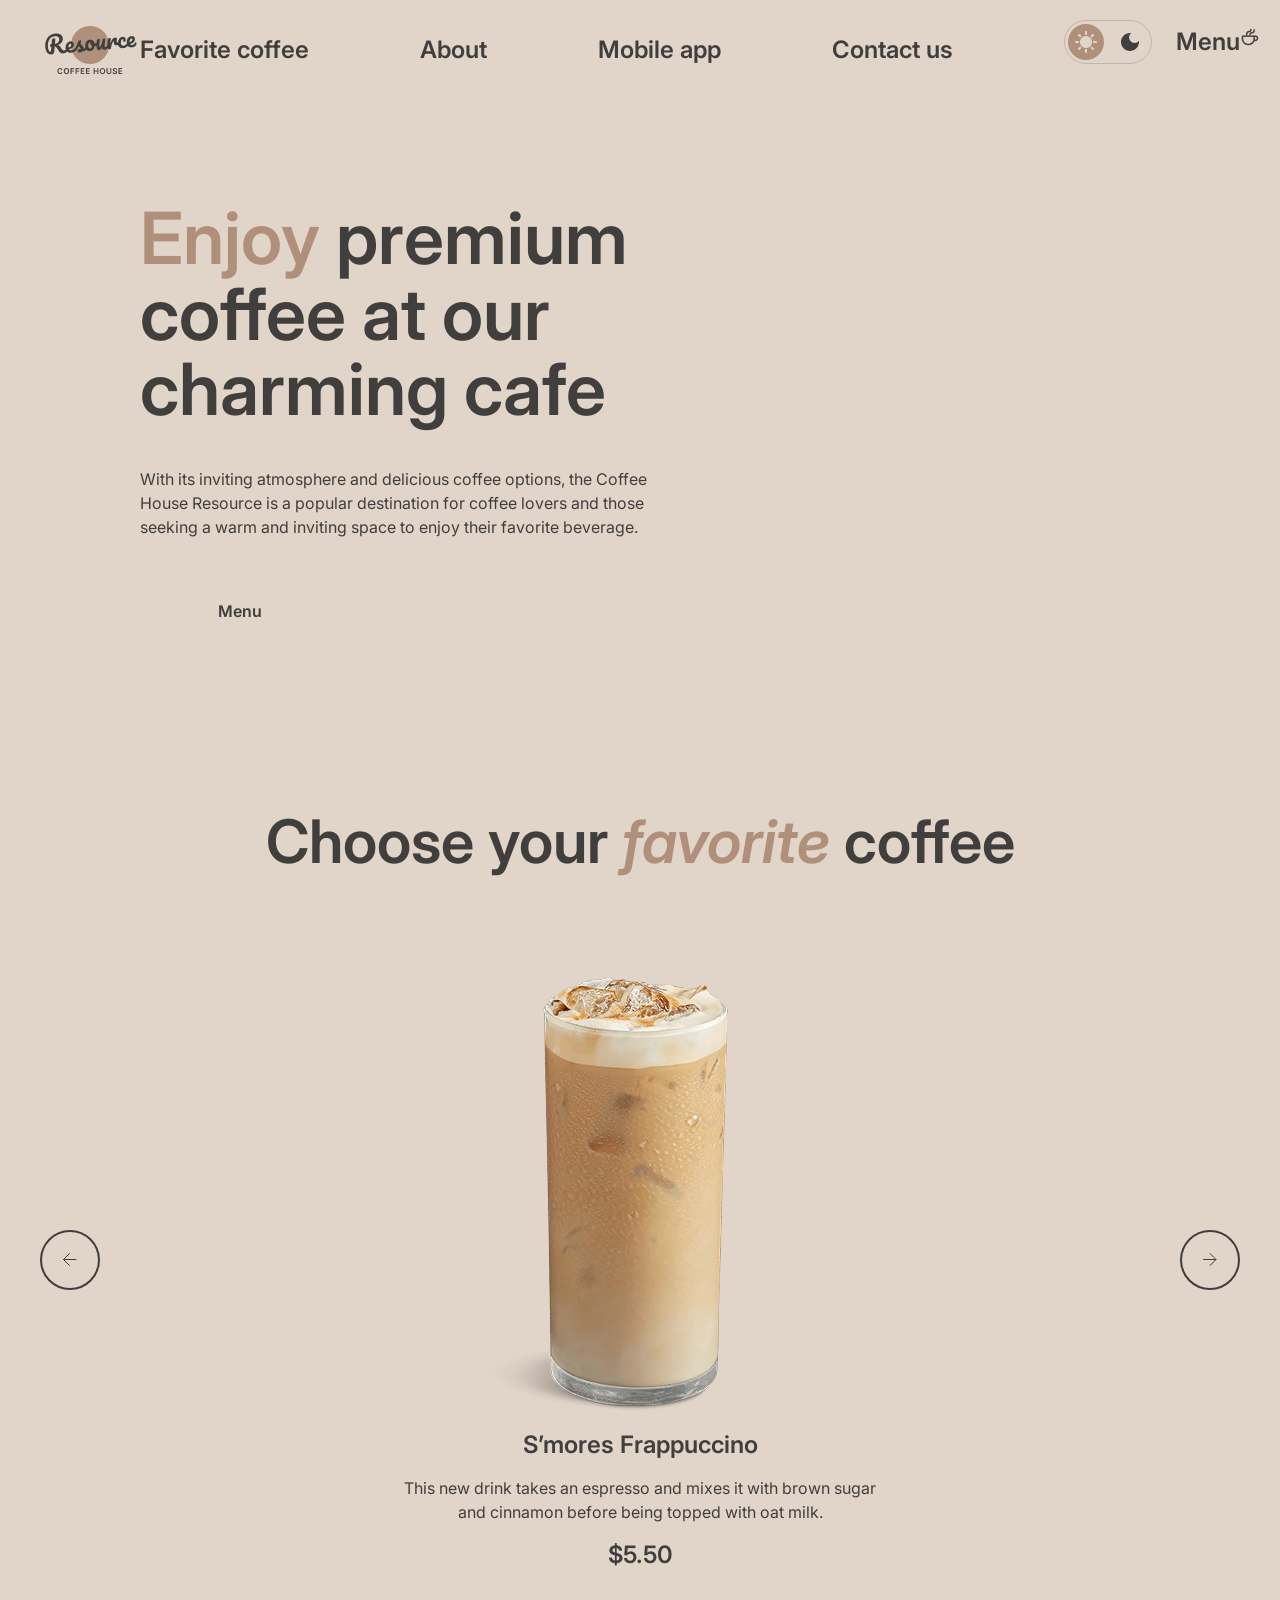
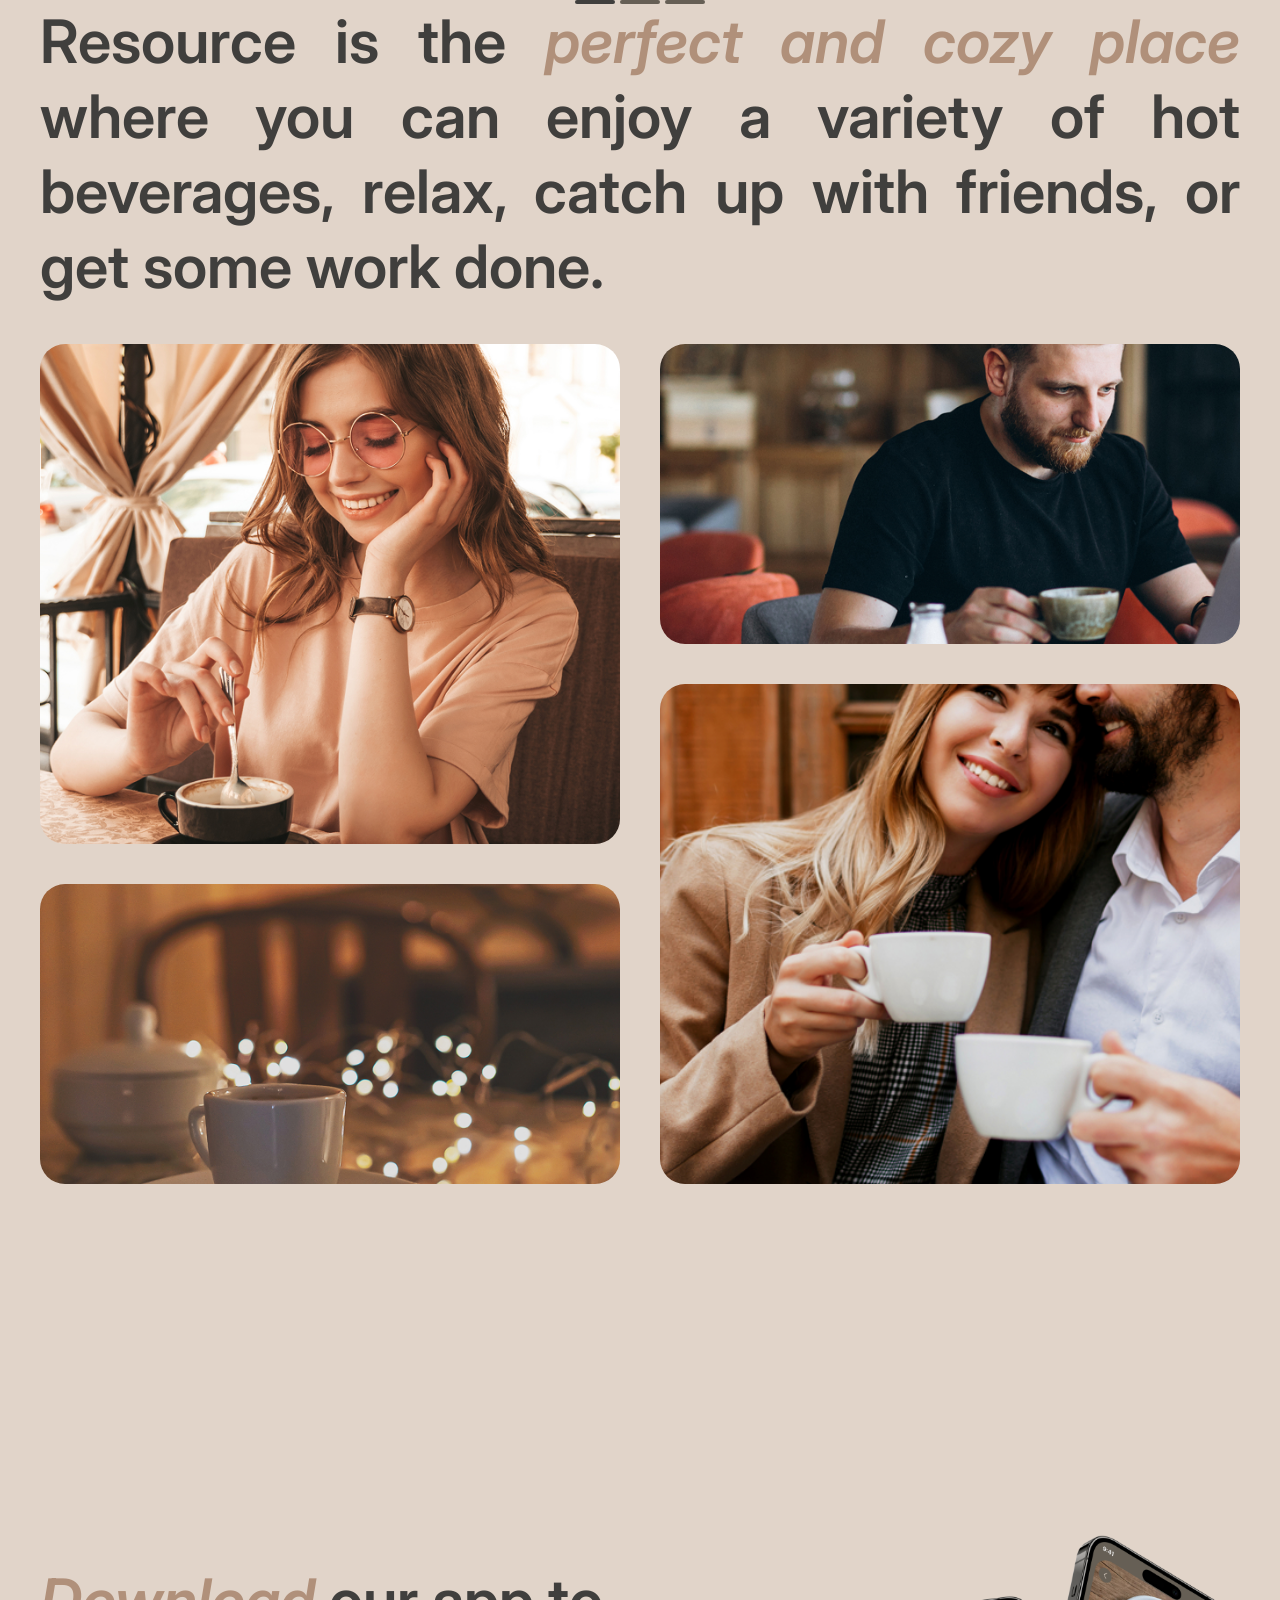
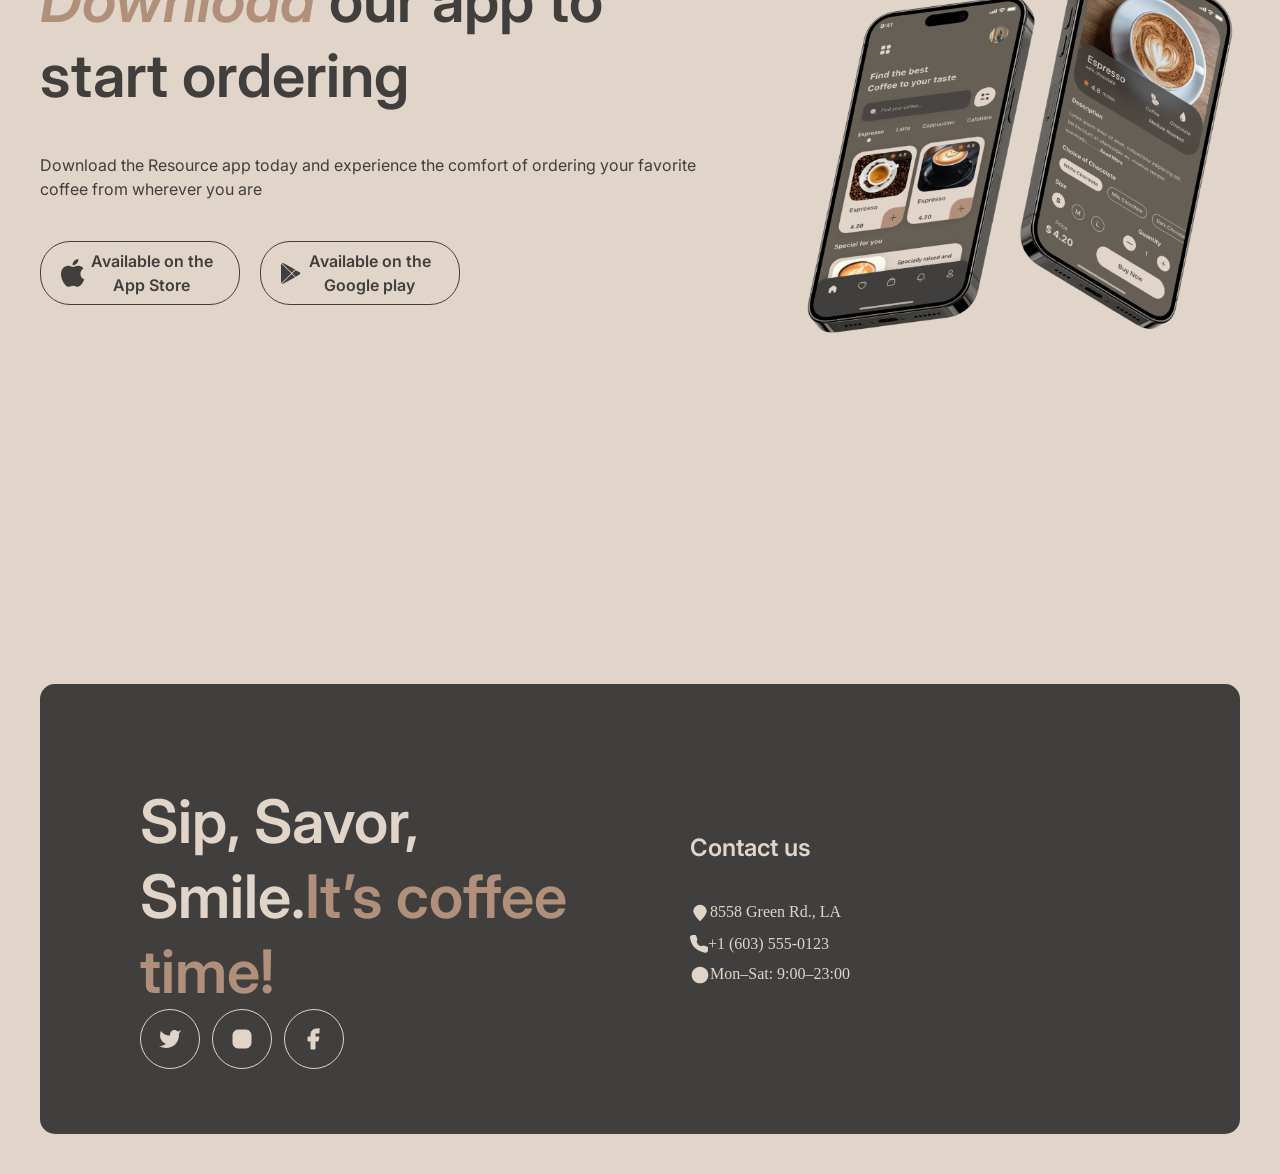
==== commit 7a5d1911: "fefractor: mover slider to another container" ====
--- a/index.html
+++ b/index.html
@@ -106,11 +106,6 @@
                             $5.50
                         </span>
                         </div>
-                        <div class="carousel__slider-container">
-                            <button class="slider-dot active"></button>
-                            <button class="slider-dot"></button>
-                            <button class="slider-dot"></button>
-                        </div>
                     </div>
                 </div>
                 <button class="arrow">
@@ -119,6 +114,11 @@
                     </svg>
                 </button>
             </div>
+                    <div class="carousel__slider-container">
+                            <button class="slider-dot active"></button>
+                            <button class="slider-dot"></button>
+                            <button class="slider-dot"></button>
+                    </div>
         </section>
         <section class="main__grid" id="about">
             <div class="grid-container">
--- a/style.css
+++ b/style.css
@@ -355,6 +355,22 @@
   color: var(--accent);
   font-style: italic;
 }
+.main__coffe-container .carousel__slider-container {
+  display: flex;
+  justify-content: center;
+  gap: 5px;
+}
+.main__coffe-container .slider-dot {
+  width: 40px;
+  height: 4px;
+  padding: 0;
+  border: none;
+  border-radius: 10px;
+  background-color: #665F55;
+}
+.main__coffe-container .slider-dot.active {
+  background-color: var(--text-primary);
+}
 
 .coffe__carousel-container {
   display: flex;
@@ -404,18 +420,6 @@
 .coffe__carousel-container .coffe-container p {
   color: var(--text-primary);
 }
-.coffe__carousel-container .coffe-container .slider-dot {
-  width: 40px;
-  height: 4px;
-  padding: 0;
-  border: none;
-  border-radius: 10px;
-  background-color: #665F55;
-}
-.coffe__carousel-container .coffe-container .slider-dot.active {
-  background-color: var(--text-primary);
-}
-
 @media (max-width: 768px) {
   .main__coffe-container {
     min-height: auto;
